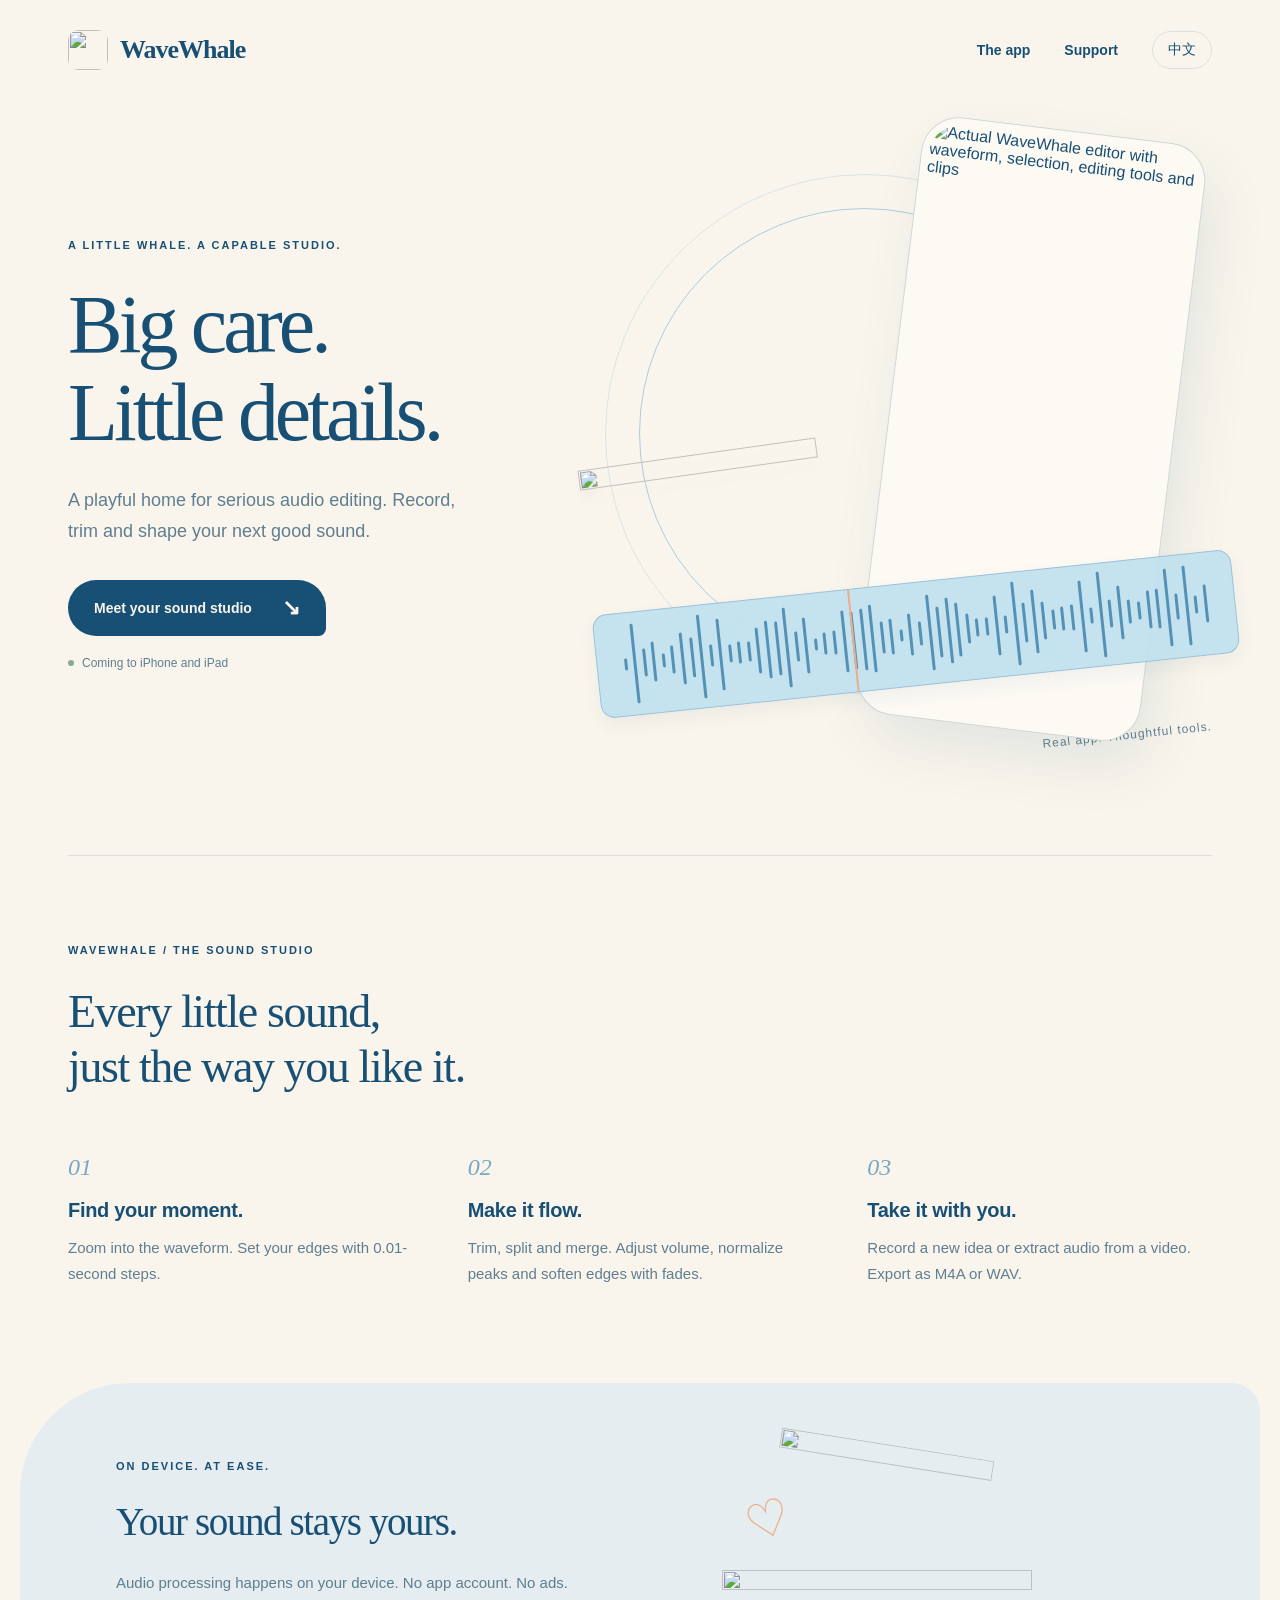
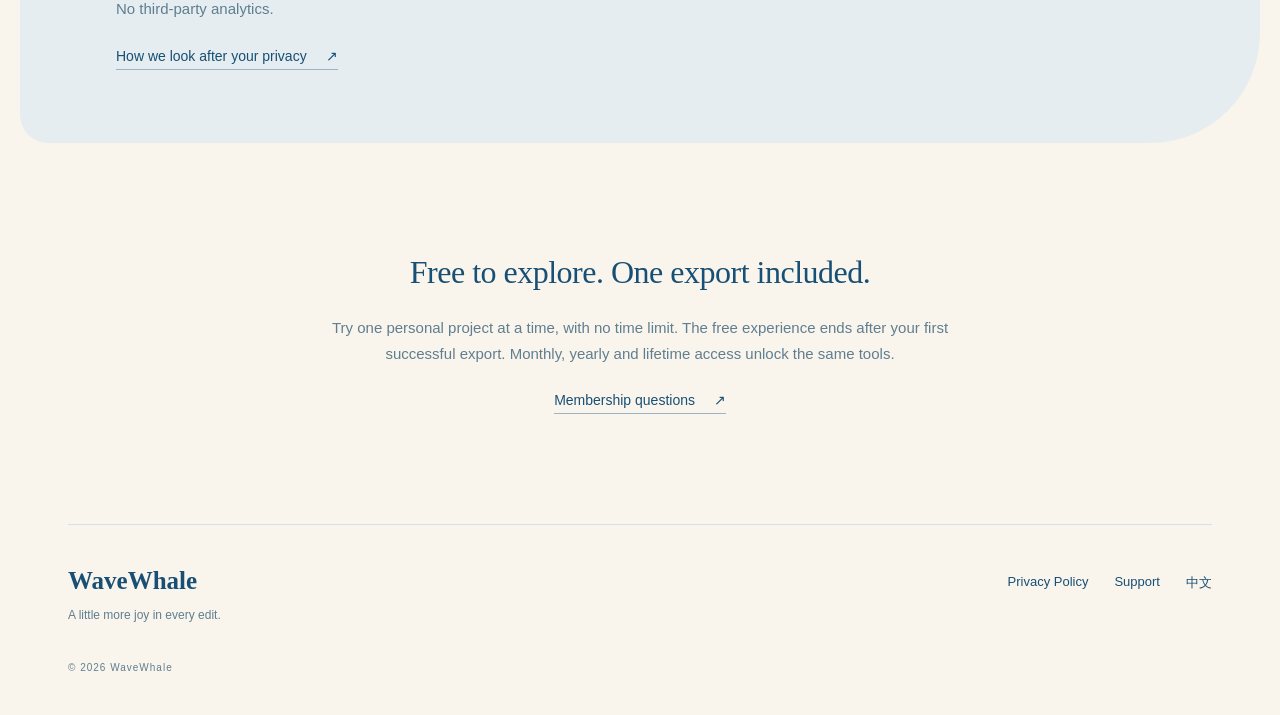
==== index.html @ 456f6075 "Publish WaveWhale English website and privacy policy" ====
<!doctype html><html lang="en"><head><meta charset="utf-8"><meta name="viewport" content="width=device-width,initial-scale=1"><title>WaveWhale — Playful audio, precise edits</title><meta name="description" content="A playful home for serious audio editing. Record, trim and shape your next good sound."><meta name="theme-color" content="#f9f5ec"><link rel="canonical" href="https://fzelinda.github.io/wavewhale/index.html"><link rel="alternate" hreflang="en" href="https://fzelinda.github.io/wavewhale/index.html"><link rel="alternate" hreflang="zh-Hans" href="https://fzelinda.github.io/wavewhale/zh/index.html"><link rel="alternate" hreflang="x-default" href="https://fzelinda.github.io/wavewhale/index.html"><meta property="og:title" content="WaveWhale — Playful audio, precise edits"><meta property="og:description" content="A playful home for serious audio editing. Record, trim and shape your next good sound."><meta property="og:type" content="website"><meta property="og:url" content="https://fzelinda.github.io/wavewhale/index.html"><meta property="og:image" content="https://fzelinda.github.io/wavewhale/assets/icon.png"><meta name="twitter:card" content="summary"><link rel="icon" href="assets/icon.png"><link rel="apple-touch-icon" href="assets/icon.png"><link rel="stylesheet" href="styles.css"></head><body><a class="skip" href="#main">Skip to content</a><header><a class="brand" href="index.html"><img src="assets/icon.png" width="40" height="40" alt=""><span>WaveWhale</span></a><nav aria-label="Main navigation"><a href="index.html#studio">The app</a><a href="support.html">Support</a><a class="lang" href="zh/index.html" lang="zh-Hans">中文</a></nav></header><main id="main"><section class="hero"><div class="hero-copy"><p class="eyebrow">A LITTLE WHALE. A CAPABLE STUDIO.</p><h1>Big care.<br>Little details.</h1><p class="intro">A playful home for serious audio editing. Record, trim and shape your next good sound.</p><a class="button" href="#studio">Meet your sound studio <span aria-hidden="true">↘</span></a><span class="launch"><i></i>Coming to iPhone and iPad</span></div><div class="hero-scene" aria-label="WaveWhale audio editor"><span class="orbit orbit-a"></span><span class="orbit orbit-b"></span><div class="phone"><img src="assets/editor-en.png" width="1178" height="2556" alt="Actual WaveWhale editor with waveform, selection, editing tools and clips"></div><div class="sound-ribbon" aria-hidden="true"><div class="bars"><i style="--h:12%;--d:0.0s"></i><i style="--h:79%;--d:0.07s"></i><i style="--h:28%;--d:0.14s"></i><i style="--h:39%;--d:0.21000000000000002s"></i><i style="--h:14%;--d:0.28s"></i><i style="--h:28%;--d:0.35000000000000003s"></i><i style="--h:51%;--d:0.42000000000000004s"></i><i style="--h:40%;--d:0.49000000000000005s"></i><i style="--h:82%;--d:0.56s"></i><i style="--h:21%;--d:0.6300000000000001s"></i><i style="--h:70%;--d:0.7000000000000001s"></i><i style="--h:18%;--d:0.77s"></i><i style="--h:22%;--d:0.8400000000000001s"></i><i style="--h:19%;--d:0.9100000000000001s"></i><i style="--h:45%;--d:0.9800000000000001s"></i><i style="--h:57%;--d:1.05s"></i><i style="--h:52%;--d:1.12s"></i><i style="--h:78%;--d:1.1900000000000002s"></i><i style="--h:29%;--d:1.2600000000000002s"></i><i style="--h:55%;--d:1.33s"></i><i style="--h:12%;--d:1.4000000000000001s"></i><i style="--h:21%;--d:1.4700000000000002s"></i><i style="--h:24%;--d:1.54s"></i><i style="--h:61%;--d:1.61s"></i><i style="--h:56%;--d:1.6800000000000002s"></i><i style="--h:61%;--d:1.7500000000000002s"></i><i style="--h:67%;--d:1.8200000000000003s"></i><i style="--h:31%;--d:1.8900000000000001s"></i><i style="--h:36%;--d:1.9600000000000002s"></i><i style="--h:12%;--d:2.0300000000000002s"></i><i style="--h:41%;--d:2.1s"></i><i style="--h:23%;--d:2.1700000000000004s"></i><i style="--h:75%;--d:2.24s"></i><i style="--h:50%;--d:2.31s"></i><i style="--h:65%;--d:2.3800000000000003s"></i><i style="--h:53%;--d:2.45s"></i><i style="--h:29%;--d:2.5200000000000005s"></i><i style="--h:17%;--d:2.5900000000000003s"></i><i style="--h:17%;--d:2.66s"></i><i style="--h:58%;--d:2.7300000000000004s"></i><i style="--h:17%;--d:2.8000000000000003s"></i><i style="--h:83%;--d:2.87s"></i><i style="--h:40%;--d:2.9400000000000004s"></i><i style="--h:62%;--d:3.0100000000000002s"></i><i style="--h:37%;--d:3.08s"></i><i style="--h:20%;--d:3.1500000000000004s"></i><i style="--h:24%;--d:3.22s"></i><i style="--h:26%;--d:3.2900000000000005s"></i><i style="--h:71%;--d:3.3600000000000003s"></i><i style="--h:15%;--d:3.43s"></i><i style="--h:84%;--d:3.5000000000000004s"></i><i style="--h:28%;--d:3.5700000000000003s"></i><i style="--h:53%;--d:3.6400000000000006s"></i><i style="--h:23%;--d:3.7100000000000004s"></i><i style="--h:17%;--d:3.7800000000000002s"></i><i style="--h:38%;--d:3.8500000000000005s"></i><i style="--h:39%;--d:3.9200000000000004s"></i><i style="--h:77%;--d:3.99s"></i><i style="--h:26%;--d:4.0600000000000005s"></i><i style="--h:79%;--d:4.130000000000001s"></i><i style="--h:18%;--d:4.2s"></i><i style="--h:38%;--d:4.2700000000000005s"></i></div><span class="ribbon-head"></span></div><img class="scene-whale" src="assets/whale.png" alt="" width="1254" height="1254"><span class="scene-note">Real app. Thoughtful tools.</span></div></section><section class="studio" id="studio"><p class="eyebrow">WAVEWHALE / THE SOUND STUDIO</p><h2>Every little sound,<br>just the way you like it.</h2><div class="features"><article><span class="number">01</span><h3>Find your moment.</h3><p>Zoom into the waveform. Set your edges with 0.01-second steps.</p></article><article><span class="number">02</span><h3>Make it flow.</h3><p>Trim, split and merge. Adjust volume, normalize peaks and soften edges with fades.</p></article><article><span class="number">03</span><h3>Take it with you.</h3><p>Record a new idea or extract audio from a video. Export as M4A or WAV.</p></article></div></section><section class="privacy-feature"><div><span class="eyebrow">ON DEVICE. AT EASE.</span><h2>Your sound stays yours.</h2><p>Audio processing happens on your device. No app account. No ads. No third-party analytics.</p><a class="text-link" href="privacy.html">How we look after your privacy <span aria-hidden="true">↗</span></a></div><div class="privacy-art" aria-hidden="true"><img src="assets/whale.png" width="1254" height="1254"><span class="lock">♡</span><img class="small-wave" src="assets/wave.png" width="1860" height="846"></div></section><section class="try"><h2>Free to explore. One export included.</h2><p>Try one personal project at a time, with no time limit. The free experience ends after your first successful export. Monthly, yearly and lifetime access unlock the same tools.</p><a class="text-link" href="support.html#membership">Membership questions <span aria-hidden="true">↗</span></a></section></main><footer><div class="footer-brand">WaveWhale<span>A little more joy in every edit.</span></div><div><a href="privacy.html">Privacy Policy</a><a href="support.html">Support</a><a href="zh/index.html">中文</a></div><small>© 2026 WaveWhale</small></footer></body></html>
---- styles.css ----
:root{--ink:#184f75;--muted:#5f7e90;--paper:#f9f5ec;--sky:#bdddf1;--line:#d7e1e3;--orange:#efac88}*{box-sizing:border-box}html{scroll-behavior:smooth;scroll-padding-top:35px}body{margin:0;background:var(--paper);color:var(--ink);font-family:-apple-system,BlinkMacSystemFont,'Segoe UI','PingFang SC','Microsoft YaHei',sans-serif;-webkit-font-smoothing:antialiased}body:before{content:'';position:fixed;inset:0;background:url(assets/paper.png) center/900px;opacity:.2;z-index:-1;pointer-events:none}a{color:inherit;text-decoration:none}a:focus-visible{outline:3px solid var(--orange);outline-offset:6px;border-radius:3px}p{line-height:1.75;margin:0}header{max-width:1240px;margin:auto;padding:30px 48px;display:flex;align-items:center;justify-content:space-between;gap:20px}.brand{display:flex;gap:12px;align-items:center;font-family:Georgia,'Songti SC',serif;font-size:26px;font-weight:700;letter-spacing:-1px}.brand img{border-radius:11px}nav{display:flex;align-items:center;gap:34px;font-size:14px;font-weight:600}nav a:hover,.text-link:hover{color:#3183b4}.lang{border:1px solid var(--line);padding:9px 15px;border-radius:24px;font-weight:500}.skip{position:fixed;top:-100px;left:15px;background:var(--ink);color:white;padding:15px;z-index:50}.skip:focus{top:15px}.hero{max-width:1240px;margin:auto;display:grid;grid-template-columns:.96fr 1.04fr;min-height:755px;align-items:center;padding:15px 48px 65px;gap:35px;overflow:hidden}.eyebrow{font-size:11px;letter-spacing:2px;font-weight:700;line-height:1.7}.hero h1{font-family:Georgia,'Songti SC','STSong',serif;font-size:clamp(58px,6.4vw,85px);line-height:1.07;letter-spacing:-4px;margin:27px 0 28px;font-weight:500}.hero .intro{font-size:18px;max-width:390px;color:var(--muted)}.button{display:inline-flex;justify-content:space-between;align-items:center;gap:30px;background:var(--ink);color:var(--paper);border-radius:30px 30px 8px 30px;padding:17px 26px;font-size:14px;font-weight:600;transition:transform .25s,background .25s}.button:hover{background:#22658d;transform:translateY(-3px)}.button span{font-size:22px;line-height:1}.hero .button{margin-top:32px}.launch{display:flex;align-items:center;gap:8px;font-size:12px;color:var(--muted);margin-top:20px}.launch i{width:6px;height:6px;background:#89a997;border-radius:50%}.hero-scene{position:relative;height:670px;isolation:isolate}.phone{position:absolute;top:10px;right:38px;width:286px;padding:7px;background:#fdfaf4;border:1px solid #d0d7d7;border-radius:38px;transform:rotate(7deg);box-shadow:14px 26px 55px #23587819;overflow:hidden;z-index:2}.phone img{display:block;width:100%;height:auto;border-radius:31px}.orbit{position:absolute;border-radius:50%;border:1px solid #abcce0;z-index:-1}.orbit-a{width:450px;height:450px;top:90px;left:4px}.orbit-b{width:520px;height:520px;top:56px;left:-30px;opacity:.42}.sound-ribbon{position:absolute;z-index:3;left:-40px;right:-25px;bottom:102px;height:104px;background:#c2e0efef;border-radius:14px;transform:rotate(-6deg);border:1px solid #9bc1d8;box-shadow:0 8px 18px #1e567310;overflow:hidden}.bars{height:100%;display:flex;align-items:center;justify-content:space-evenly;padding:0 20px}.bars i{height:var(--h);width:3px;border-radius:3px;background:#397ea8;opacity:.8}.ribbon-head{position:absolute;width:2px;top:0;bottom:0;left:40%;background:var(--orange);animation:playhead 8s ease-in-out infinite}.scene-whale{position:absolute;width:240px;height:auto;z-index:4;left:-42px;bottom:95px;transform:rotate(-8deg);filter:drop-shadow(0 10px 5px #17446609)}.scene-note{position:absolute;bottom:46px;right:0;font-size:12px;letter-spacing:1px;transform:rotate(-6deg);color:var(--muted)}.studio{max-width:1144px;margin:0 auto;padding:85px 0 95px;border-top:1px solid var(--line)}h2{font-family:Georgia,'Songti SC',serif;font-size:46px;letter-spacing:-1.4px;line-height:1.2;font-weight:500;margin:24px 0}.features{display:grid;grid-template-columns:repeat(3,1fr);gap:55px;margin-top:60px}.number{font-family:Georgia,serif;font-style:italic;font-size:24px;color:#78a7c4}.features h3{font-size:20px;font-weight:600;margin:18px 0 13px;letter-spacing:-.3px}.features p{font-size:15px;color:var(--muted)}.privacy-feature{position:relative;max-width:1240px;margin:0 auto;padding:65px 96px;background:#e5edf0;display:grid;grid-template-columns:1.3fr 1fr;gap:60px;border-radius:110px 28px 110px 28px;overflow:hidden;align-items:center}.privacy-feature h2{font-size:39px}.privacy-feature p{font-size:15px;color:var(--muted);max-width:460px}.text-link{display:inline-block;font-size:14px;border-bottom:1px solid #9ab4c6;padding:0 0 5px;margin-top:25px}.text-link span{margin-left:15px}.privacy-art{height:230px;position:relative}.privacy-art>img:first-child{width:215px;height:auto;position:absolute;left:30px;top:-5px;transform:rotate(9deg)}.privacy-art .small-wave{position:absolute;width:310px;height:auto;left:-12px;bottom:-33px}.lock{position:absolute;top:43px;left:12px;color:var(--orange);font-size:50px;transform:rotate(-18deg);z-index:1}.try{max-width:680px;text-align:center;margin:110px auto;padding:0 24px}.try h2{font-size:32px;letter-spacing:-.5px}.try p{color:var(--muted);font-size:15px}footer{max-width:1144px;margin:0 auto;border-top:1px solid var(--line);padding:42px 0;display:flex;justify-content:space-between;align-items:flex-start;flex-wrap:wrap;gap:35px}.footer-brand{font-family:Georgia,serif;font-size:25px;font-weight:700}.footer-brand span{display:block;font:12px/1.8 -apple-system,BlinkMacSystemFont,'Segoe UI',sans-serif;color:var(--muted);margin-top:10px}footer>div:nth-child(2){display:flex;gap:26px;font-size:13px;padding-top:7px}footer small{width:100%;font-size:10px;letter-spacing:1px;color:var(--muted)}.document{max-width:1144px;margin:40px auto 100px}.document-title{border-bottom:1px solid var(--line);padding:30px 0 55px}.document h1{font:500 65px/1.15 Georgia,'Songti SC',serif;letter-spacing:-2px;margin:22px 0}.document-title>p:not(.eyebrow){color:var(--muted);font-size:17px}.document-title small{display:block;color:var(--muted);font-size:12px;margin-top:14px}.document-grid{display:grid;grid-template-columns:230px 1fr;gap:65px;padding-top:50px}.document aside{align-self:start;position:sticky;top:28px}.document aside h2{font:600 12px/1.5 -apple-system,BlinkMacSystemFont,sans-serif;letter-spacing:1px;margin:0 0 20px;color:var(--muted)}.document aside a{display:block;font-size:13px;line-height:1.5;padding:8px 0}.document aside a:hover{text-decoration:underline}.document article{max-width:740px}.document article section{scroll-margin-top:35px;margin-bottom:39px}.document article h2{font:600 22px/1.4 -apple-system,BlinkMacSystemFont,'Segoe UI','PingFang SC',sans-serif;letter-spacing:-.2px;margin:0 0 14px}.document article p{font-size:15px;line-height:1.9;color:#3e6178}.document article p a{text-decoration:underline;text-decoration-color:#a4bccc;text-underline-offset:3px}.contact{padding:30px;background:#eaf0f0;border-radius:12px 40px 12px 40px}.contact p{font-size:12px!important;line-height:1.7!important;margin-top:20px}.contact .button{font-size:13px}html[lang=zh-Hans] .hero h1{font-size:66px;line-height:1.22;letter-spacing:-2px}html[lang=zh-Hans] h2{line-height:1.4}html[lang=zh-Hans] .document h1{font-size:57px}@keyframes playhead{0%,100%{left:31%}50%{left:76%}}@media(max-width:1200px){.studio,footer,.document{margin-left:48px;margin-right:48px}.privacy-feature{margin-left:24px;margin-right:24px;padding:55px 55px}.hero{gap:0}.phone{right:5px}.sound-ribbon{right:-25px;left:-10px}.scene-whale{left:-20px;width:215px}.hero h1{font-size:68px}.hero-scene{height:635px}html[lang=zh-Hans] .hero h1{font-size:57px}}@media(max-width:850px){header{padding:24px}.hero{padding:30px 24px 50px;grid-template-columns:1fr;gap:25px;max-width:620px}.hero-copy{text-align:center}.hero .intro{margin:auto}.hero h1{font-size:68px;letter-spacing:-3px}.hero .button{margin-top:25px}.launch{justify-content:center}.hero-scene{height:650px;max-width:500px;width:100%;margin:auto}.phone{right:55px}.scene-whale{left:4px;width:215px}.sound-ribbon{left:10px;right:10px}.orbit-a{left:0}.orbit-b{left:-35px}.scene-note{right:38px}.studio{margin:0 32px;padding:55px 0}.features{gap:26px;margin-top:40px}.features h3{font-size:18px}.features p{font-size:14px}h2{font-size:40px}.privacy-feature{padding:45px 35px;gap:20px;grid-template-columns:1.3fr 1fr}.privacy-feature h2{font-size:31px}.privacy-art{transform:scale(.82);transform-origin:left center}.document{margin:20px 32px 65px}.document-grid{grid-template-columns:1fr;gap:30px;padding-top:30px}.document aside{position:static;display:flex;flex-wrap:wrap;gap:3px 20px;border-bottom:1px solid var(--line);padding-bottom:25px}.document aside h2{width:100%;margin-bottom:6px}.document aside a{font-size:12px}.document h1{font-size:53px}.document-title{padding-top:20px}footer{margin:0 32px}.try{margin:75px auto}}@media(max-width:540px){header{padding:20px;gap:10px}.brand{font-size:21px;gap:8px}.brand img{width:33px;height:33px;border-radius:9px}nav{gap:13px;font-size:12px}nav a:first-child{display:none}.lang{padding:7px 10px}.hero{padding:30px 20px 28px}.eyebrow{font-size:9px;letter-spacing:1.4px}.hero h1{font-size:61px;margin:22px 0;letter-spacing:-2px}.hero .intro{font-size:16px;max-width:325px}.hero .button{font-size:13px}.hero-scene{height:600px;margin-top:16px}.phone{width:250px;right:25px;top:10px;border-radius:33px}.phone img{border-radius:27px}.orbit-a{width:335px;height:335px;left:0;top:95px}.orbit-b{width:395px;height:395px;left:-30px;top:65px}.scene-whale{width:185px;left:-9px;bottom:97px}.sound-ribbon{height:84px;left:-5px;right:-9px;bottom:109px}.bars{padding:0 10px}.bars i{width:2px}.scene-note{right:7px;bottom:57px;font-size:10px}.studio{margin:0 24px;padding:50px 0}.studio h2{font-size:36px}.features{grid-template-columns:1fr;gap:28px;margin-top:32px}.features article{position:relative;padding-left:43px}.number{position:absolute;left:0;top:5px;font-size:21px}.features h3{margin:0 0 9px}.features p{font-size:14px}.privacy-feature{display:flex;flex-direction:column;margin:0 16px;padding:42px 28px 5px;border-radius:65px 20px 65px 20px;gap:0;align-items:stretch}.privacy-feature h2{font-size:30px}.privacy-art{height:235px;max-width:285px;width:100%;align-self:center;transform:scale(.86);transform-origin:center}.privacy-art .small-wave{bottom:-10px}.privacy-art>img:first-child{top:12px}.try{margin:60px auto}.try h2{font-size:27px}.try p{font-size:14px}footer{margin:0 24px;padding:30px 0;gap:25px}footer>div:nth-child(2){gap:23px;font-size:12px}.document{margin:15px 24px 55px}.document h1{font-size:44px;letter-spacing:-1.5px}.document-title{padding-bottom:35px}.document-title>p:not(.eyebrow){font-size:15px}.document article h2{font-size:20px}.document article p{font-size:14px}.contact{padding:24px}.contact .button{padding:15px 18px;gap:15px;font-size:12px}html[lang=zh-Hans] .hero h1{font-size:46px;line-height:1.3;letter-spacing:-1px}html[lang=zh-Hans] .document h1{font-size:40px}html[lang=zh-Hans] .studio h2{font-size:32px}}@media(prefers-reduced-motion:reduce){html{scroll-behavior:auto}*,*:before,*:after{animation:none!important;transition:none!important}}
h1,h2{text-wrap:balance}@media(max-width:540px){.scene-note{bottom:34px}html[lang=zh-Hans] .privacy-feature h2{font-size:28px}html[lang=zh-Hans] .try h2{font-size:25px}}
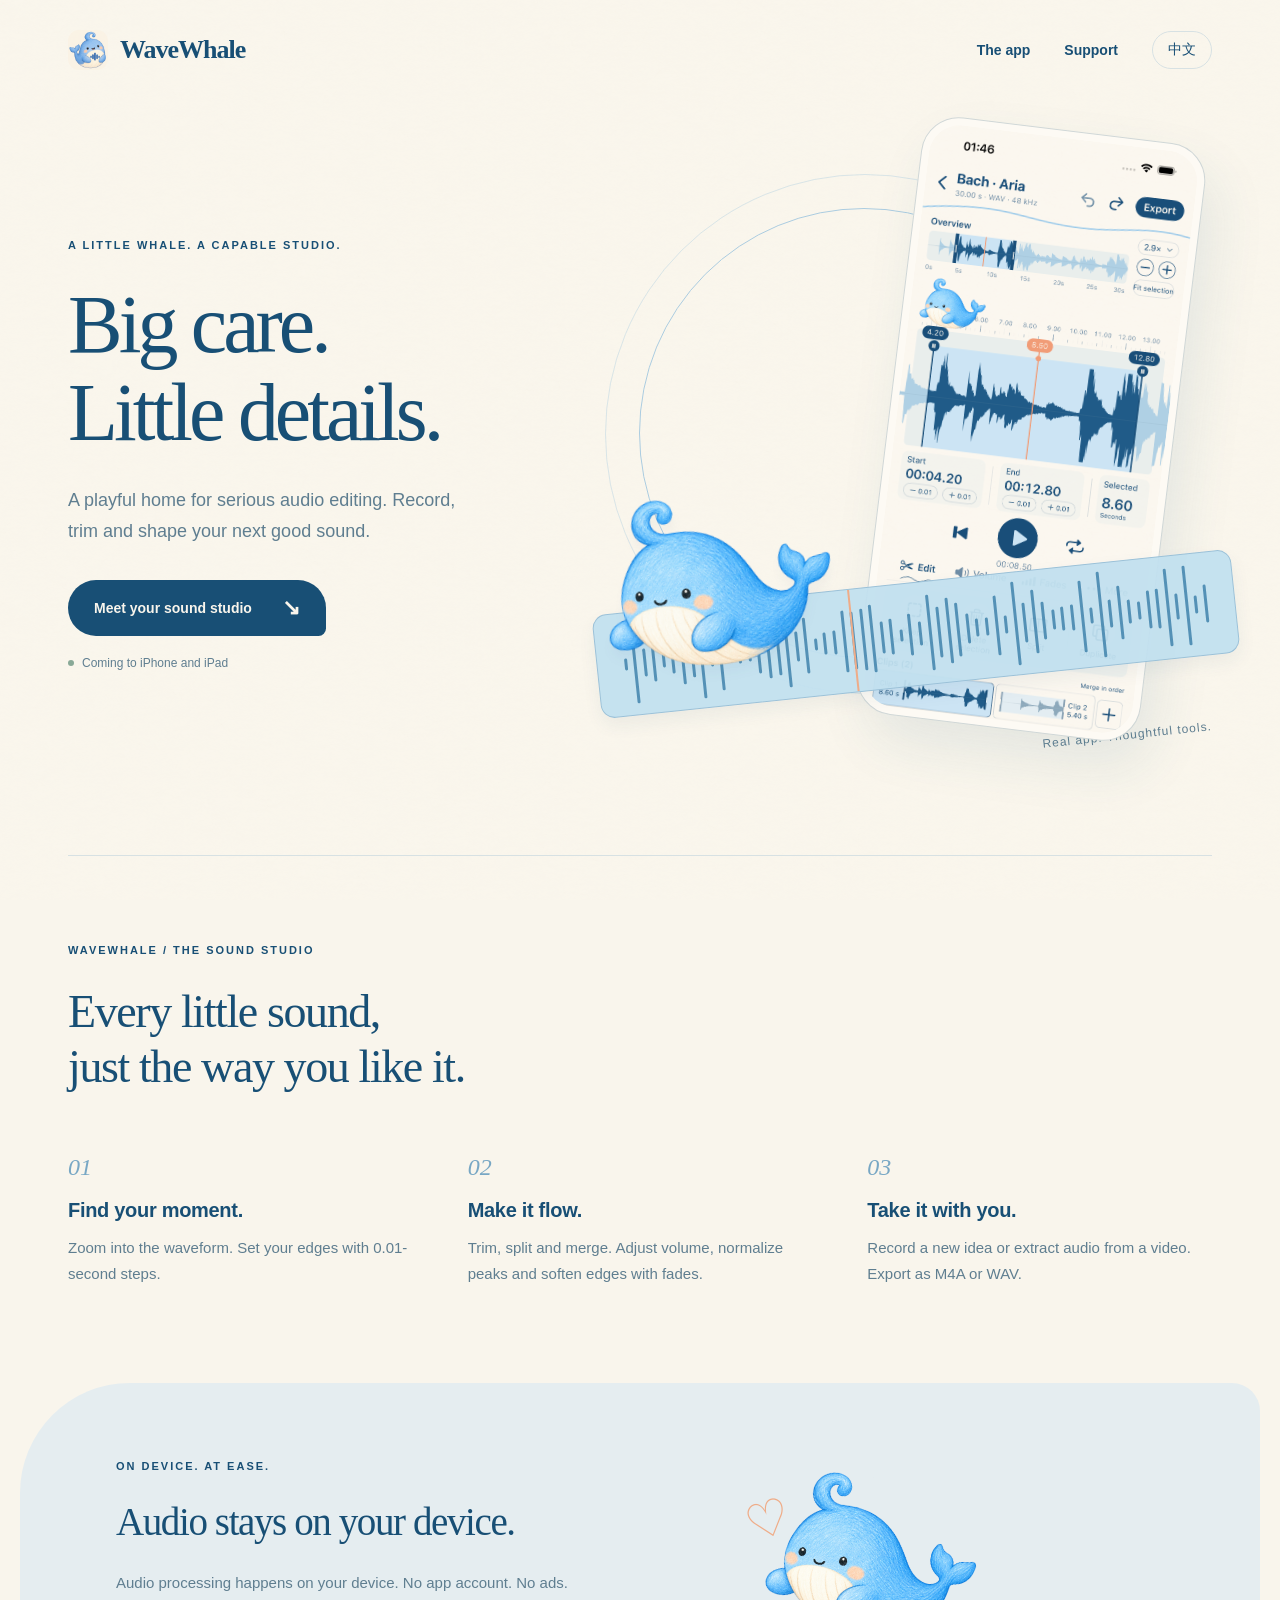
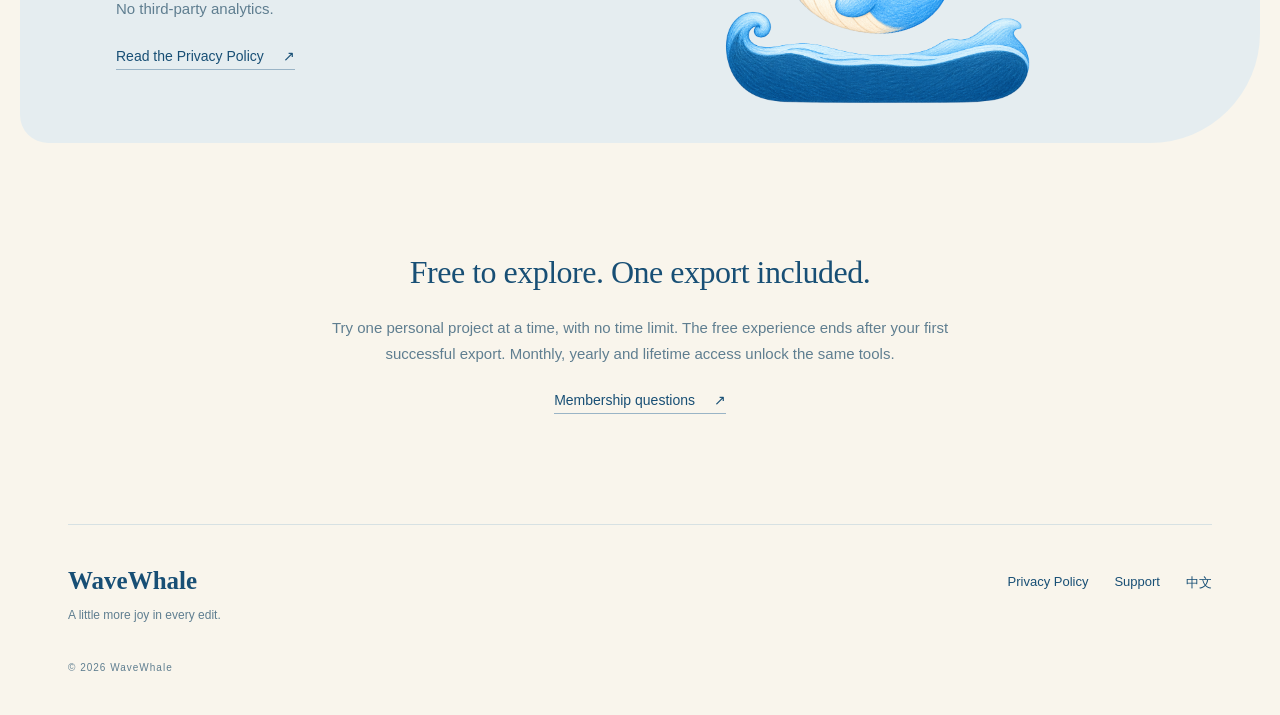
==== commit 7b311cf1: "Simplify English homepage privacy wording" ====
--- a/index.html
+++ b/index.html
@@ -1 +1 @@
-<!doctype html><html lang="en"><head><meta charset="utf-8"><meta name="viewport" content="width=device-width,initial-scale=1"><title>WaveWhale — Playful audio, precise edits</title><meta name="description" content="A playful home for serious audio editing. Record, trim and shape your next good sound."><meta name="theme-color" content="#f9f5ec"><link rel="canonical" href="https://fzelinda.github.io/wavewhale/index.html"><link rel="alternate" hreflang="en" href="https://fzelinda.github.io/wavewhale/index.html"><link rel="alternate" hreflang="zh-Hans" href="https://fzelinda.github.io/wavewhale/zh/index.html"><link rel="alternate" hreflang="x-default" href="https://fzelinda.github.io/wavewhale/index.html"><meta property="og:title" content="WaveWhale — Playful audio, precise edits"><meta property="og:description" content="A playful home for serious audio editing. Record, trim and shape your next good sound."><meta property="og:type" content="website"><meta property="og:url" content="https://fzelinda.github.io/wavewhale/index.html"><meta property="og:image" content="https://fzelinda.github.io/wavewhale/assets/icon.png"><meta name="twitter:card" content="summary"><link rel="icon" href="assets/icon.png"><link rel="apple-touch-icon" href="assets/icon.png"><link rel="stylesheet" href="styles.css"></head><body><a class="skip" href="#main">Skip to content</a><header><a class="brand" href="index.html"><img src="assets/icon.png" width="40" height="40" alt=""><span>WaveWhale</span></a><nav aria-label="Main navigation"><a href="index.html#studio">The app</a><a href="support.html">Support</a><a class="lang" href="zh/index.html" lang="zh-Hans">中文</a></nav></header><main id="main"><section class="hero"><div class="hero-copy"><p class="eyebrow">A LITTLE WHALE. A CAPABLE STUDIO.</p><h1>Big care.<br>Little details.</h1><p class="intro">A playful home for serious audio editing. Record, trim and shape your next good sound.</p><a class="button" href="#studio">Meet your sound studio <span aria-hidden="true">↘</span></a><span class="launch"><i></i>Coming to iPhone and iPad</span></div><div class="hero-scene" aria-label="WaveWhale audio editor"><span class="orbit orbit-a"></span><span class="orbit orbit-b"></span><div class="phone"><img src="assets/editor-en.png" width="1178" height="2556" alt="Actual WaveWhale editor with waveform, selection, editing tools and clips"></div><div class="sound-ribbon" aria-hidden="true"><div class="bars"><i style="--h:12%;--d:0.0s"></i><i style="--h:79%;--d:0.07s"></i><i style="--h:28%;--d:0.14s"></i><i style="--h:39%;--d:0.21000000000000002s"></i><i style="--h:14%;--d:0.28s"></i><i style="--h:28%;--d:0.35000000000000003s"></i><i style="--h:51%;--d:0.42000000000000004s"></i><i style="--h:40%;--d:0.49000000000000005s"></i><i style="--h:82%;--d:0.56s"></i><i style="--h:21%;--d:0.6300000000000001s"></i><i style="--h:70%;--d:0.7000000000000001s"></i><i style="--h:18%;--d:0.77s"></i><i style="--h:22%;--d:0.8400000000000001s"></i><i style="--h:19%;--d:0.9100000000000001s"></i><i style="--h:45%;--d:0.9800000000000001s"></i><i style="--h:57%;--d:1.05s"></i><i style="--h:52%;--d:1.12s"></i><i style="--h:78%;--d:1.1900000000000002s"></i><i style="--h:29%;--d:1.2600000000000002s"></i><i style="--h:55%;--d:1.33s"></i><i style="--h:12%;--d:1.4000000000000001s"></i><i style="--h:21%;--d:1.4700000000000002s"></i><i style="--h:24%;--d:1.54s"></i><i style="--h:61%;--d:1.61s"></i><i style="--h:56%;--d:1.6800000000000002s"></i><i style="--h:61%;--d:1.7500000000000002s"></i><i style="--h:67%;--d:1.8200000000000003s"></i><i style="--h:31%;--d:1.8900000000000001s"></i><i style="--h:36%;--d:1.9600000000000002s"></i><i style="--h:12%;--d:2.0300000000000002s"></i><i style="--h:41%;--d:2.1s"></i><i style="--h:23%;--d:2.1700000000000004s"></i><i style="--h:75%;--d:2.24s"></i><i style="--h:50%;--d:2.31s"></i><i style="--h:65%;--d:2.3800000000000003s"></i><i style="--h:53%;--d:2.45s"></i><i style="--h:29%;--d:2.5200000000000005s"></i><i style="--h:17%;--d:2.5900000000000003s"></i><i style="--h:17%;--d:2.66s"></i><i style="--h:58%;--d:2.7300000000000004s"></i><i style="--h:17%;--d:2.8000000000000003s"></i><i style="--h:83%;--d:2.87s"></i><i style="--h:40%;--d:2.9400000000000004s"></i><i style="--h:62%;--d:3.0100000000000002s"></i><i style="--h:37%;--d:3.08s"></i><i style="--h:20%;--d:3.1500000000000004s"></i><i style="--h:24%;--d:3.22s"></i><i style="--h:26%;--d:3.2900000000000005s"></i><i style="--h:71%;--d:3.3600000000000003s"></i><i style="--h:15%;--d:3.43s"></i><i style="--h:84%;--d:3.5000000000000004s"></i><i style="--h:28%;--d:3.5700000000000003s"></i><i style="--h:53%;--d:3.6400000000000006s"></i><i style="--h:23%;--d:3.7100000000000004s"></i><i style="--h:17%;--d:3.7800000000000002s"></i><i style="--h:38%;--d:3.8500000000000005s"></i><i style="--h:39%;--d:3.9200000000000004s"></i><i style="--h:77%;--d:3.99s"></i><i style="--h:26%;--d:4.0600000000000005s"></i><i style="--h:79%;--d:4.130000000000001s"></i><i style="--h:18%;--d:4.2s"></i><i style="--h:38%;--d:4.2700000000000005s"></i></div><span class="ribbon-head"></span></div><img class="scene-whale" src="assets/whale.png" alt="" width="1254" height="1254"><span class="scene-note">Real app. Thoughtful tools.</span></div></section><section class="studio" id="studio"><p class="eyebrow">WAVEWHALE / THE SOUND STUDIO</p><h2>Every little sound,<br>just the way you like it.</h2><div class="features"><article><span class="number">01</span><h3>Find your moment.</h3><p>Zoom into the waveform. Set your edges with 0.01-second steps.</p></article><article><span class="number">02</span><h3>Make it flow.</h3><p>Trim, split and merge. Adjust volume, normalize peaks and soften edges with fades.</p></article><article><span class="number">03</span><h3>Take it with you.</h3><p>Record a new idea or extract audio from a video. Export as M4A or WAV.</p></article></div></section><section class="privacy-feature"><div><span class="eyebrow">ON DEVICE. AT EASE.</span><h2>Your sound stays yours.</h2><p>Audio processing happens on your device. No app account. No ads. No third-party analytics.</p><a class="text-link" href="privacy.html">How we look after your privacy <span aria-hidden="true">↗</span></a></div><div class="privacy-art" aria-hidden="true"><img src="assets/whale.png" width="1254" height="1254"><span class="lock">♡</span><img class="small-wave" src="assets/wave.png" width="1860" height="846"></div></section><section class="try"><h2>Free to explore. One export included.</h2><p>Try one personal project at a time, with no time limit. The free experience ends after your first successful export. Monthly, yearly and lifetime access unlock the same tools.</p><a class="text-link" href="support.html#membership">Membership questions <span aria-hidden="true">↗</span></a></section></main><footer><div class="footer-brand">WaveWhale<span>A little more joy in every edit.</span></div><div><a href="privacy.html">Privacy Policy</a><a href="support.html">Support</a><a href="zh/index.html">中文</a></div><small>© 2026 WaveWhale</small></footer></body></html>+<!doctype html><html lang="en"><head><meta charset="utf-8"><meta name="viewport" content="width=device-width,initial-scale=1"><title>WaveWhale — Playful audio, precise edits</title><meta name="description" content="A playful home for serious audio editing. Record, trim and shape your next good sound."><meta name="theme-color" content="#f9f5ec"><link rel="canonical" href="https://fzelinda.github.io/wavewhale/index.html"><link rel="alternate" hreflang="en" href="https://fzelinda.github.io/wavewhale/index.html"><link rel="alternate" hreflang="zh-Hans" href="https://fzelinda.github.io/wavewhale/zh/index.html"><link rel="alternate" hreflang="x-default" href="https://fzelinda.github.io/wavewhale/index.html"><meta property="og:title" content="WaveWhale — Playful audio, precise edits"><meta property="og:description" content="A playful home for serious audio editing. Record, trim and shape your next good sound."><meta property="og:type" content="website"><meta property="og:url" content="https://fzelinda.github.io/wavewhale/index.html"><meta property="og:image" content="https://fzelinda.github.io/wavewhale/assets/icon.png"><meta name="twitter:card" content="summary"><link rel="icon" href="assets/icon.png"><link rel="apple-touch-icon" href="assets/icon.png"><link rel="stylesheet" href="styles.css"></head><body><a class="skip" href="#main">Skip to content</a><header><a class="brand" href="index.html"><img src="assets/icon.png" width="40" height="40" alt=""><span>WaveWhale</span></a><nav aria-label="Main navigation"><a href="index.html#studio">The app</a><a href="support.html">Support</a><a class="lang" href="zh/index.html" lang="zh-Hans">中文</a></nav></header><main id="main"><section class="hero"><div class="hero-copy"><p class="eyebrow">A LITTLE WHALE. A CAPABLE STUDIO.</p><h1>Big care.<br>Little details.</h1><p class="intro">A playful home for serious audio editing. Record, trim and shape your next good sound.</p><a class="button" href="#studio">Meet your sound studio <span aria-hidden="true">↘</span></a><span class="launch"><i></i>Coming to iPhone and iPad</span></div><div class="hero-scene" aria-label="WaveWhale audio editor"><span class="orbit orbit-a"></span><span class="orbit orbit-b"></span><div class="phone"><img src="assets/editor-en.png" width="1178" height="2556" alt="Actual WaveWhale editor with waveform, selection, editing tools and clips"></div><div class="sound-ribbon" aria-hidden="true"><div class="bars"><i style="--h:12%;--d:0.0s"></i><i style="--h:79%;--d:0.07s"></i><i style="--h:28%;--d:0.14s"></i><i style="--h:39%;--d:0.21000000000000002s"></i><i style="--h:14%;--d:0.28s"></i><i style="--h:28%;--d:0.35000000000000003s"></i><i style="--h:51%;--d:0.42000000000000004s"></i><i style="--h:40%;--d:0.49000000000000005s"></i><i style="--h:82%;--d:0.56s"></i><i style="--h:21%;--d:0.6300000000000001s"></i><i style="--h:70%;--d:0.7000000000000001s"></i><i style="--h:18%;--d:0.77s"></i><i style="--h:22%;--d:0.8400000000000001s"></i><i style="--h:19%;--d:0.9100000000000001s"></i><i style="--h:45%;--d:0.9800000000000001s"></i><i style="--h:57%;--d:1.05s"></i><i style="--h:52%;--d:1.12s"></i><i style="--h:78%;--d:1.1900000000000002s"></i><i style="--h:29%;--d:1.2600000000000002s"></i><i style="--h:55%;--d:1.33s"></i><i style="--h:12%;--d:1.4000000000000001s"></i><i style="--h:21%;--d:1.4700000000000002s"></i><i style="--h:24%;--d:1.54s"></i><i style="--h:61%;--d:1.61s"></i><i style="--h:56%;--d:1.6800000000000002s"></i><i style="--h:61%;--d:1.7500000000000002s"></i><i style="--h:67%;--d:1.8200000000000003s"></i><i style="--h:31%;--d:1.8900000000000001s"></i><i style="--h:36%;--d:1.9600000000000002s"></i><i style="--h:12%;--d:2.0300000000000002s"></i><i style="--h:41%;--d:2.1s"></i><i style="--h:23%;--d:2.1700000000000004s"></i><i style="--h:75%;--d:2.24s"></i><i style="--h:50%;--d:2.31s"></i><i style="--h:65%;--d:2.3800000000000003s"></i><i style="--h:53%;--d:2.45s"></i><i style="--h:29%;--d:2.5200000000000005s"></i><i style="--h:17%;--d:2.5900000000000003s"></i><i style="--h:17%;--d:2.66s"></i><i style="--h:58%;--d:2.7300000000000004s"></i><i style="--h:17%;--d:2.8000000000000003s"></i><i style="--h:83%;--d:2.87s"></i><i style="--h:40%;--d:2.9400000000000004s"></i><i style="--h:62%;--d:3.0100000000000002s"></i><i style="--h:37%;--d:3.08s"></i><i style="--h:20%;--d:3.1500000000000004s"></i><i style="--h:24%;--d:3.22s"></i><i style="--h:26%;--d:3.2900000000000005s"></i><i style="--h:71%;--d:3.3600000000000003s"></i><i style="--h:15%;--d:3.43s"></i><i style="--h:84%;--d:3.5000000000000004s"></i><i style="--h:28%;--d:3.5700000000000003s"></i><i style="--h:53%;--d:3.6400000000000006s"></i><i style="--h:23%;--d:3.7100000000000004s"></i><i style="--h:17%;--d:3.7800000000000002s"></i><i style="--h:38%;--d:3.8500000000000005s"></i><i style="--h:39%;--d:3.9200000000000004s"></i><i style="--h:77%;--d:3.99s"></i><i style="--h:26%;--d:4.0600000000000005s"></i><i style="--h:79%;--d:4.130000000000001s"></i><i style="--h:18%;--d:4.2s"></i><i style="--h:38%;--d:4.2700000000000005s"></i></div><span class="ribbon-head"></span></div><img class="scene-whale" src="assets/whale.png" alt="" width="1254" height="1254"><span class="scene-note">Real app. Thoughtful tools.</span></div></section><section class="studio" id="studio"><p class="eyebrow">WAVEWHALE / THE SOUND STUDIO</p><h2>Every little sound,<br>just the way you like it.</h2><div class="features"><article><span class="number">01</span><h3>Find your moment.</h3><p>Zoom into the waveform. Set your edges with 0.01-second steps.</p></article><article><span class="number">02</span><h3>Make it flow.</h3><p>Trim, split and merge. Adjust volume, normalize peaks and soften edges with fades.</p></article><article><span class="number">03</span><h3>Take it with you.</h3><p>Record a new idea or extract audio from a video. Export as M4A or WAV.</p></article></div></section><section class="privacy-feature"><div><span class="eyebrow">ON DEVICE. AT EASE.</span><h2>Audio stays on your device.</h2><p>Audio processing happens on your device. No app account. No ads. No third-party analytics.</p><a class="text-link" href="privacy.html">Read the Privacy Policy <span aria-hidden="true">↗</span></a></div><div class="privacy-art" aria-hidden="true"><img src="assets/whale.png" width="1254" height="1254"><span class="lock">♡</span><img class="small-wave" src="assets/wave.png" width="1860" height="846"></div></section><section class="try"><h2>Free to explore. One export included.</h2><p>Try one personal project at a time, with no time limit. The free experience ends after your first successful export. Monthly, yearly and lifetime access unlock the same tools.</p><a class="text-link" href="support.html#membership">Membership questions <span aria-hidden="true">↗</span></a></section></main><footer><div class="footer-brand">WaveWhale<span>A little more joy in every edit.</span></div><div><a href="privacy.html">Privacy Policy</a><a href="support.html">Support</a><a href="zh/index.html">中文</a></div><small>© 2026 WaveWhale</small></footer></body></html>
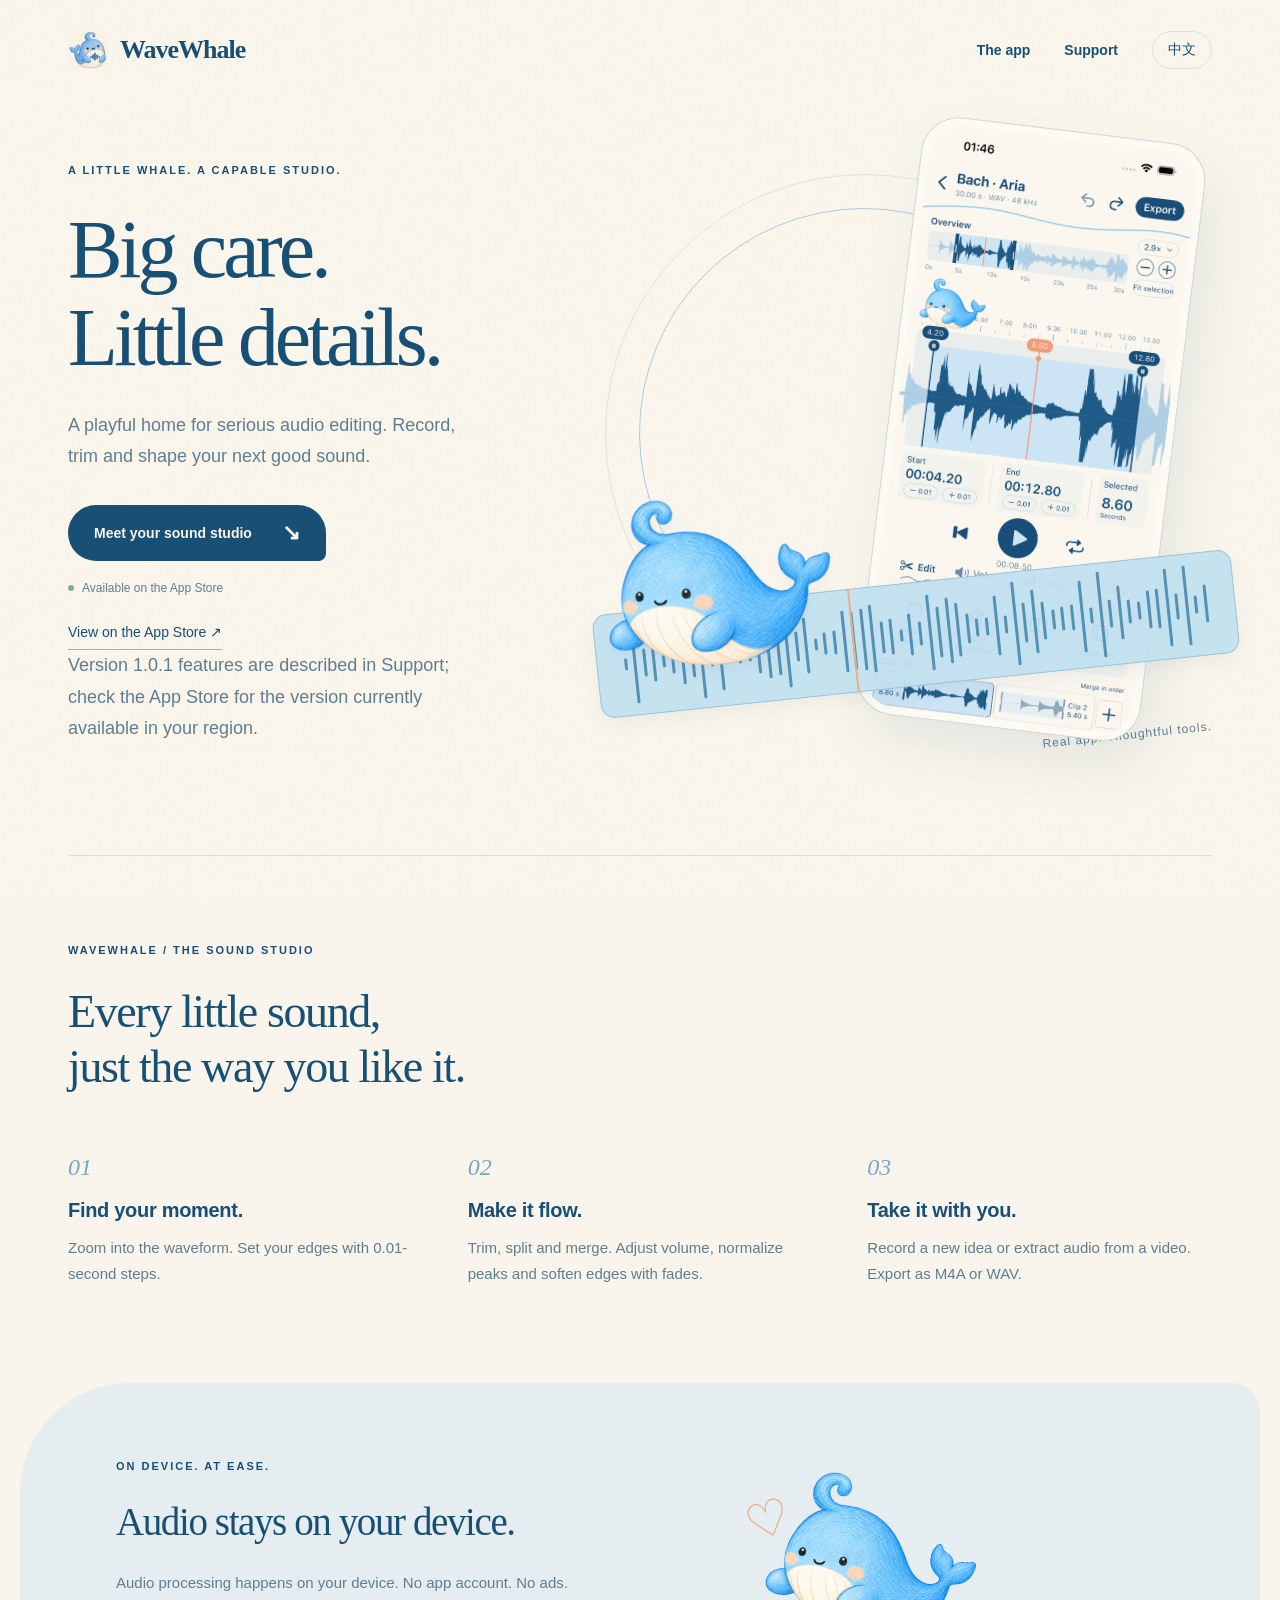
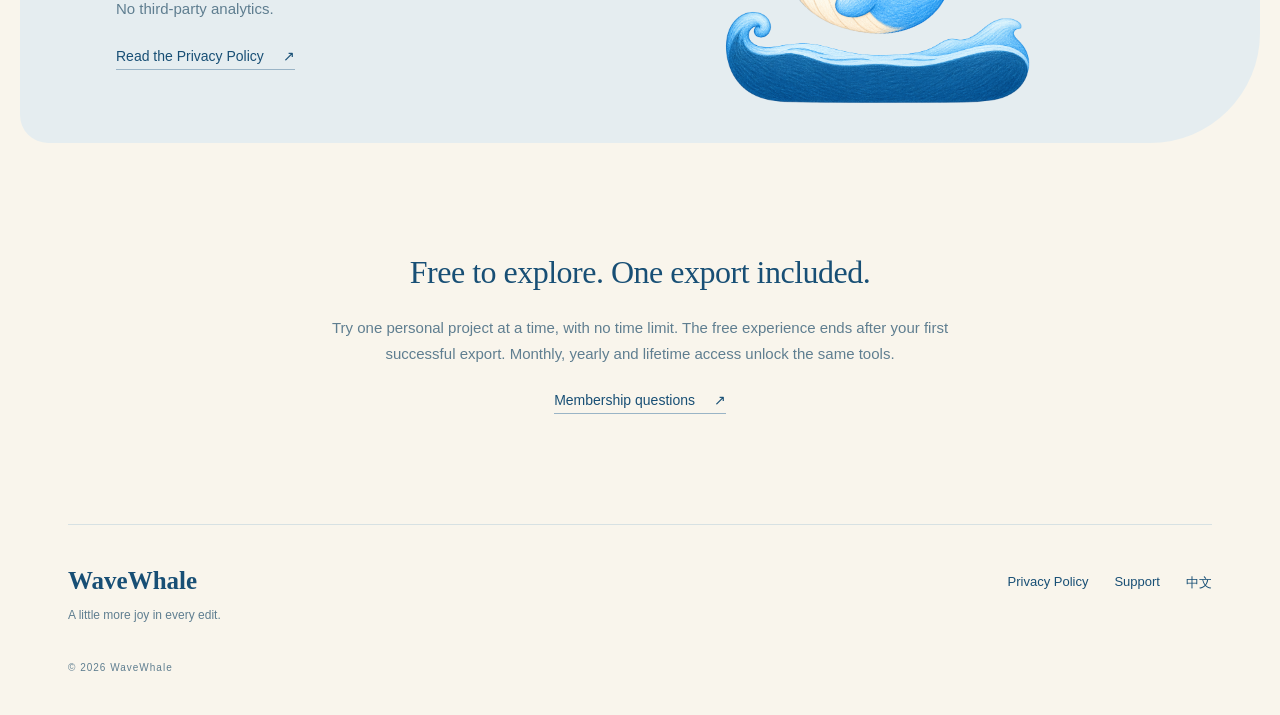
==== commit 4687b494: "Publish WaveWhale 1.0.1 support and LAME source materials" ====
--- a/index.html
+++ b/index.html
@@ -1 +1 @@
-<!doctype html><html lang="en"><head><meta charset="utf-8"><meta name="viewport" content="width=device-width,initial-scale=1"><title>WaveWhale — Playful audio, precise edits</title><meta name="description" content="A playful home for serious audio editing. Record, trim and shape your next good sound."><meta name="theme-color" content="#f9f5ec"><link rel="canonical" href="https://fzelinda.github.io/wavewhale/index.html"><link rel="alternate" hreflang="en" href="https://fzelinda.github.io/wavewhale/index.html"><link rel="alternate" hreflang="zh-Hans" href="https://fzelinda.github.io/wavewhale/zh/index.html"><link rel="alternate" hreflang="x-default" href="https://fzelinda.github.io/wavewhale/index.html"><meta property="og:title" content="WaveWhale — Playful audio, precise edits"><meta property="og:description" content="A playful home for serious audio editing. Record, trim and shape your next good sound."><meta property="og:type" content="website"><meta property="og:url" content="https://fzelinda.github.io/wavewhale/index.html"><meta property="og:image" content="https://fzelinda.github.io/wavewhale/assets/icon.png"><meta name="twitter:card" content="summary"><link rel="icon" href="assets/icon.png"><link rel="apple-touch-icon" href="assets/icon.png"><link rel="stylesheet" href="styles.css"></head><body><a class="skip" href="#main">Skip to content</a><header><a class="brand" href="index.html"><img src="assets/icon.png" width="40" height="40" alt=""><span>WaveWhale</span></a><nav aria-label="Main navigation"><a href="index.html#studio">The app</a><a href="support.html">Support</a><a class="lang" href="zh/index.html" lang="zh-Hans">中文</a></nav></header><main id="main"><section class="hero"><div class="hero-copy"><p class="eyebrow">A LITTLE WHALE. A CAPABLE STUDIO.</p><h1>Big care.<br>Little details.</h1><p class="intro">A playful home for serious audio editing. Record, trim and shape your next good sound.</p><a class="button" href="#studio">Meet your sound studio <span aria-hidden="true">↘</span></a><span class="launch"><i></i>Coming to iPhone and iPad</span></div><div class="hero-scene" aria-label="WaveWhale audio editor"><span class="orbit orbit-a"></span><span class="orbit orbit-b"></span><div class="phone"><img src="assets/editor-en.png" width="1178" height="2556" alt="Actual WaveWhale editor with waveform, selection, editing tools and clips"></div><div class="sound-ribbon" aria-hidden="true"><div class="bars"><i style="--h:12%;--d:0.0s"></i><i style="--h:79%;--d:0.07s"></i><i style="--h:28%;--d:0.14s"></i><i style="--h:39%;--d:0.21000000000000002s"></i><i style="--h:14%;--d:0.28s"></i><i style="--h:28%;--d:0.35000000000000003s"></i><i style="--h:51%;--d:0.42000000000000004s"></i><i style="--h:40%;--d:0.49000000000000005s"></i><i style="--h:82%;--d:0.56s"></i><i style="--h:21%;--d:0.6300000000000001s"></i><i style="--h:70%;--d:0.7000000000000001s"></i><i style="--h:18%;--d:0.77s"></i><i style="--h:22%;--d:0.8400000000000001s"></i><i style="--h:19%;--d:0.9100000000000001s"></i><i style="--h:45%;--d:0.9800000000000001s"></i><i style="--h:57%;--d:1.05s"></i><i style="--h:52%;--d:1.12s"></i><i style="--h:78%;--d:1.1900000000000002s"></i><i style="--h:29%;--d:1.2600000000000002s"></i><i style="--h:55%;--d:1.33s"></i><i style="--h:12%;--d:1.4000000000000001s"></i><i style="--h:21%;--d:1.4700000000000002s"></i><i style="--h:24%;--d:1.54s"></i><i style="--h:61%;--d:1.61s"></i><i style="--h:56%;--d:1.6800000000000002s"></i><i style="--h:61%;--d:1.7500000000000002s"></i><i style="--h:67%;--d:1.8200000000000003s"></i><i style="--h:31%;--d:1.8900000000000001s"></i><i style="--h:36%;--d:1.9600000000000002s"></i><i style="--h:12%;--d:2.0300000000000002s"></i><i style="--h:41%;--d:2.1s"></i><i style="--h:23%;--d:2.1700000000000004s"></i><i style="--h:75%;--d:2.24s"></i><i style="--h:50%;--d:2.31s"></i><i style="--h:65%;--d:2.3800000000000003s"></i><i style="--h:53%;--d:2.45s"></i><i style="--h:29%;--d:2.5200000000000005s"></i><i style="--h:17%;--d:2.5900000000000003s"></i><i style="--h:17%;--d:2.66s"></i><i style="--h:58%;--d:2.7300000000000004s"></i><i style="--h:17%;--d:2.8000000000000003s"></i><i style="--h:83%;--d:2.87s"></i><i style="--h:40%;--d:2.9400000000000004s"></i><i style="--h:62%;--d:3.0100000000000002s"></i><i style="--h:37%;--d:3.08s"></i><i style="--h:20%;--d:3.1500000000000004s"></i><i style="--h:24%;--d:3.22s"></i><i style="--h:26%;--d:3.2900000000000005s"></i><i style="--h:71%;--d:3.3600000000000003s"></i><i style="--h:15%;--d:3.43s"></i><i style="--h:84%;--d:3.5000000000000004s"></i><i style="--h:28%;--d:3.5700000000000003s"></i><i style="--h:53%;--d:3.6400000000000006s"></i><i style="--h:23%;--d:3.7100000000000004s"></i><i style="--h:17%;--d:3.7800000000000002s"></i><i style="--h:38%;--d:3.8500000000000005s"></i><i style="--h:39%;--d:3.9200000000000004s"></i><i style="--h:77%;--d:3.99s"></i><i style="--h:26%;--d:4.0600000000000005s"></i><i style="--h:79%;--d:4.130000000000001s"></i><i style="--h:18%;--d:4.2s"></i><i style="--h:38%;--d:4.2700000000000005s"></i></div><span class="ribbon-head"></span></div><img class="scene-whale" src="assets/whale.png" alt="" width="1254" height="1254"><span class="scene-note">Real app. Thoughtful tools.</span></div></section><section class="studio" id="studio"><p class="eyebrow">WAVEWHALE / THE SOUND STUDIO</p><h2>Every little sound,<br>just the way you like it.</h2><div class="features"><article><span class="number">01</span><h3>Find your moment.</h3><p>Zoom into the waveform. Set your edges with 0.01-second steps.</p></article><article><span class="number">02</span><h3>Make it flow.</h3><p>Trim, split and merge. Adjust volume, normalize peaks and soften edges with fades.</p></article><article><span class="number">03</span><h3>Take it with you.</h3><p>Record a new idea or extract audio from a video. Export as M4A or WAV.</p></article></div></section><section class="privacy-feature"><div><span class="eyebrow">ON DEVICE. AT EASE.</span><h2>Audio stays on your device.</h2><p>Audio processing happens on your device. No app account. No ads. No third-party analytics.</p><a class="text-link" href="privacy.html">Read the Privacy Policy <span aria-hidden="true">↗</span></a></div><div class="privacy-art" aria-hidden="true"><img src="assets/whale.png" width="1254" height="1254"><span class="lock">♡</span><img class="small-wave" src="assets/wave.png" width="1860" height="846"></div></section><section class="try"><h2>Free to explore. One export included.</h2><p>Try one personal project at a time, with no time limit. The free experience ends after your first successful export. Monthly, yearly and lifetime access unlock the same tools.</p><a class="text-link" href="support.html#membership">Membership questions <span aria-hidden="true">↗</span></a></section></main><footer><div class="footer-brand">WaveWhale<span>A little more joy in every edit.</span></div><div><a href="privacy.html">Privacy Policy</a><a href="support.html">Support</a><a href="zh/index.html">中文</a></div><small>© 2026 WaveWhale</small></footer></body></html>
+<!doctype html><html lang="en"><head><meta charset="utf-8"><meta name="viewport" content="width=device-width,initial-scale=1"><title>WaveWhale — Playful audio, precise edits</title><meta name="description" content="A playful home for serious audio editing. Record, trim and shape your next good sound."><meta name="theme-color" content="#f9f5ec"><link rel="canonical" href="https://fzelinda.github.io/wavewhale/index.html"><link rel="alternate" hreflang="en" href="https://fzelinda.github.io/wavewhale/index.html"><link rel="alternate" hreflang="zh-Hans" href="https://fzelinda.github.io/wavewhale/zh/index.html"><link rel="alternate" hreflang="x-default" href="https://fzelinda.github.io/wavewhale/index.html"><meta property="og:title" content="WaveWhale — Playful audio, precise edits"><meta property="og:description" content="A playful home for serious audio editing. Record, trim and shape your next good sound."><meta property="og:type" content="website"><meta property="og:url" content="https://fzelinda.github.io/wavewhale/index.html"><meta property="og:image" content="https://fzelinda.github.io/wavewhale/assets/icon.png"><meta name="twitter:card" content="summary"><link rel="icon" href="assets/icon.png"><link rel="apple-touch-icon" href="assets/icon.png"><link rel="stylesheet" href="styles.css"></head><body><a class="skip" href="#main">Skip to content</a><header><a class="brand" href="index.html"><img src="assets/icon.png" width="40" height="40" alt=""><span>WaveWhale</span></a><nav aria-label="Main navigation"><a href="index.html#studio">The app</a><a href="support.html">Support</a><a class="lang" href="zh/index.html" lang="zh-Hans">中文</a></nav></header><main id="main"><section class="hero"><div class="hero-copy"><p class="eyebrow">A LITTLE WHALE. A CAPABLE STUDIO.</p><h1>Big care.<br>Little details.</h1><p class="intro">A playful home for serious audio editing. Record, trim and shape your next good sound.</p><a class="button" href="#studio">Meet your sound studio <span aria-hidden="true">↘</span></a><span class="launch"><i></i>Available on the App Store</span><p><a class="text-link" href="https://apps.apple.com/app/id6817888319">View on the App Store ↗</a></p><p class="intro">Version 1.0.1 features are described in Support; check the App Store for the version currently available in your region.</p></div><div class="hero-scene" aria-label="WaveWhale audio editor"><span class="orbit orbit-a"></span><span class="orbit orbit-b"></span><div class="phone"><img src="assets/editor-en.png" width="1178" height="2556" alt="Actual WaveWhale editor with waveform, selection, editing tools and clips"></div><div class="sound-ribbon" aria-hidden="true"><div class="bars"><i style="--h:12%;--d:0.0s"></i><i style="--h:79%;--d:0.07s"></i><i style="--h:28%;--d:0.14s"></i><i style="--h:39%;--d:0.21000000000000002s"></i><i style="--h:14%;--d:0.28s"></i><i style="--h:28%;--d:0.35000000000000003s"></i><i style="--h:51%;--d:0.42000000000000004s"></i><i style="--h:40%;--d:0.49000000000000005s"></i><i style="--h:82%;--d:0.56s"></i><i style="--h:21%;--d:0.6300000000000001s"></i><i style="--h:70%;--d:0.7000000000000001s"></i><i style="--h:18%;--d:0.77s"></i><i style="--h:22%;--d:0.8400000000000001s"></i><i style="--h:19%;--d:0.9100000000000001s"></i><i style="--h:45%;--d:0.9800000000000001s"></i><i style="--h:57%;--d:1.05s"></i><i style="--h:52%;--d:1.12s"></i><i style="--h:78%;--d:1.1900000000000002s"></i><i style="--h:29%;--d:1.2600000000000002s"></i><i style="--h:55%;--d:1.33s"></i><i style="--h:12%;--d:1.4000000000000001s"></i><i style="--h:21%;--d:1.4700000000000002s"></i><i style="--h:24%;--d:1.54s"></i><i style="--h:61%;--d:1.61s"></i><i style="--h:56%;--d:1.6800000000000002s"></i><i style="--h:61%;--d:1.7500000000000002s"></i><i style="--h:67%;--d:1.8200000000000003s"></i><i style="--h:31%;--d:1.8900000000000001s"></i><i style="--h:36%;--d:1.9600000000000002s"></i><i style="--h:12%;--d:2.0300000000000002s"></i><i style="--h:41%;--d:2.1s"></i><i style="--h:23%;--d:2.1700000000000004s"></i><i style="--h:75%;--d:2.24s"></i><i style="--h:50%;--d:2.31s"></i><i style="--h:65%;--d:2.3800000000000003s"></i><i style="--h:53%;--d:2.45s"></i><i style="--h:29%;--d:2.5200000000000005s"></i><i style="--h:17%;--d:2.5900000000000003s"></i><i style="--h:17%;--d:2.66s"></i><i style="--h:58%;--d:2.7300000000000004s"></i><i style="--h:17%;--d:2.8000000000000003s"></i><i style="--h:83%;--d:2.87s"></i><i style="--h:40%;--d:2.9400000000000004s"></i><i style="--h:62%;--d:3.0100000000000002s"></i><i style="--h:37%;--d:3.08s"></i><i style="--h:20%;--d:3.1500000000000004s"></i><i style="--h:24%;--d:3.22s"></i><i style="--h:26%;--d:3.2900000000000005s"></i><i style="--h:71%;--d:3.3600000000000003s"></i><i style="--h:15%;--d:3.43s"></i><i style="--h:84%;--d:3.5000000000000004s"></i><i style="--h:28%;--d:3.5700000000000003s"></i><i style="--h:53%;--d:3.6400000000000006s"></i><i style="--h:23%;--d:3.7100000000000004s"></i><i style="--h:17%;--d:3.7800000000000002s"></i><i style="--h:38%;--d:3.8500000000000005s"></i><i style="--h:39%;--d:3.9200000000000004s"></i><i style="--h:77%;--d:3.99s"></i><i style="--h:26%;--d:4.0600000000000005s"></i><i style="--h:79%;--d:4.130000000000001s"></i><i style="--h:18%;--d:4.2s"></i><i style="--h:38%;--d:4.2700000000000005s"></i></div><span class="ribbon-head"></span></div><img class="scene-whale" src="assets/whale.png" alt="" width="1254" height="1254"><span class="scene-note">Real app. Thoughtful tools.</span></div></section><section class="studio" id="studio"><p class="eyebrow">WAVEWHALE / THE SOUND STUDIO</p><h2>Every little sound,<br>just the way you like it.</h2><div class="features"><article><span class="number">01</span><h3>Find your moment.</h3><p>Zoom into the waveform. Set your edges with 0.01-second steps.</p></article><article><span class="number">02</span><h3>Make it flow.</h3><p>Trim, split and merge. Adjust volume, normalize peaks and soften edges with fades.</p></article><article><span class="number">03</span><h3>Take it with you.</h3><p>Record a new idea or extract audio from a video. Export as M4A or WAV.</p></article></div></section><section class="privacy-feature"><div><span class="eyebrow">ON DEVICE. AT EASE.</span><h2>Audio stays on your device.</h2><p>Audio processing happens on your device. No app account. No ads. No third-party analytics.</p><a class="text-link" href="privacy.html">Read the Privacy Policy <span aria-hidden="true">↗</span></a></div><div class="privacy-art" aria-hidden="true"><img src="assets/whale.png" width="1254" height="1254"><span class="lock">♡</span><img class="small-wave" src="assets/wave.png" width="1860" height="846"></div></section><section class="try"><h2>Free to explore. One export included.</h2><p>Try one personal project at a time, with no time limit. The free experience ends after your first successful export. Monthly, yearly and lifetime access unlock the same tools.</p><a class="text-link" href="support.html#membership">Membership questions <span aria-hidden="true">↗</span></a></section></main><footer><div class="footer-brand">WaveWhale<span>A little more joy in every edit.</span></div><div><a href="privacy.html">Privacy Policy</a><a href="support.html">Support</a><a href="zh/index.html">中文</a></div><small>© 2026 WaveWhale</small></footer></body></html>
